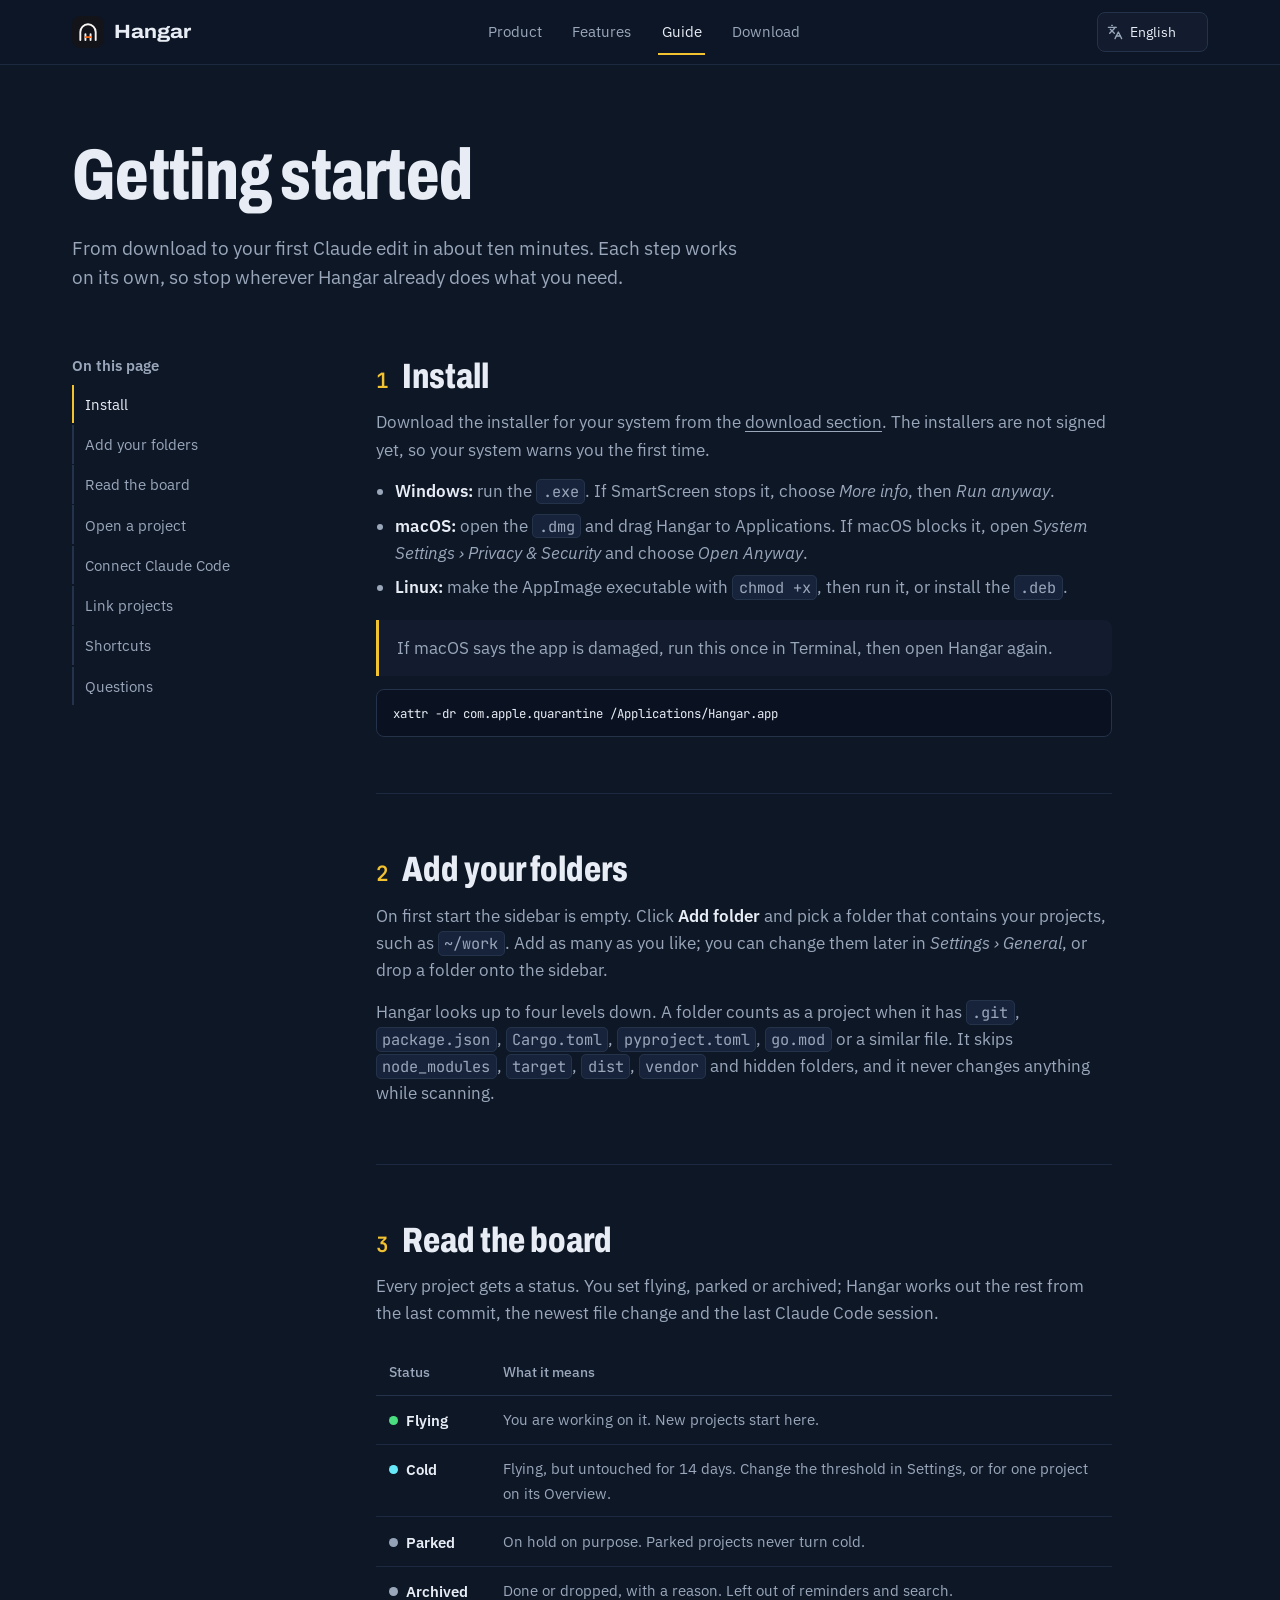
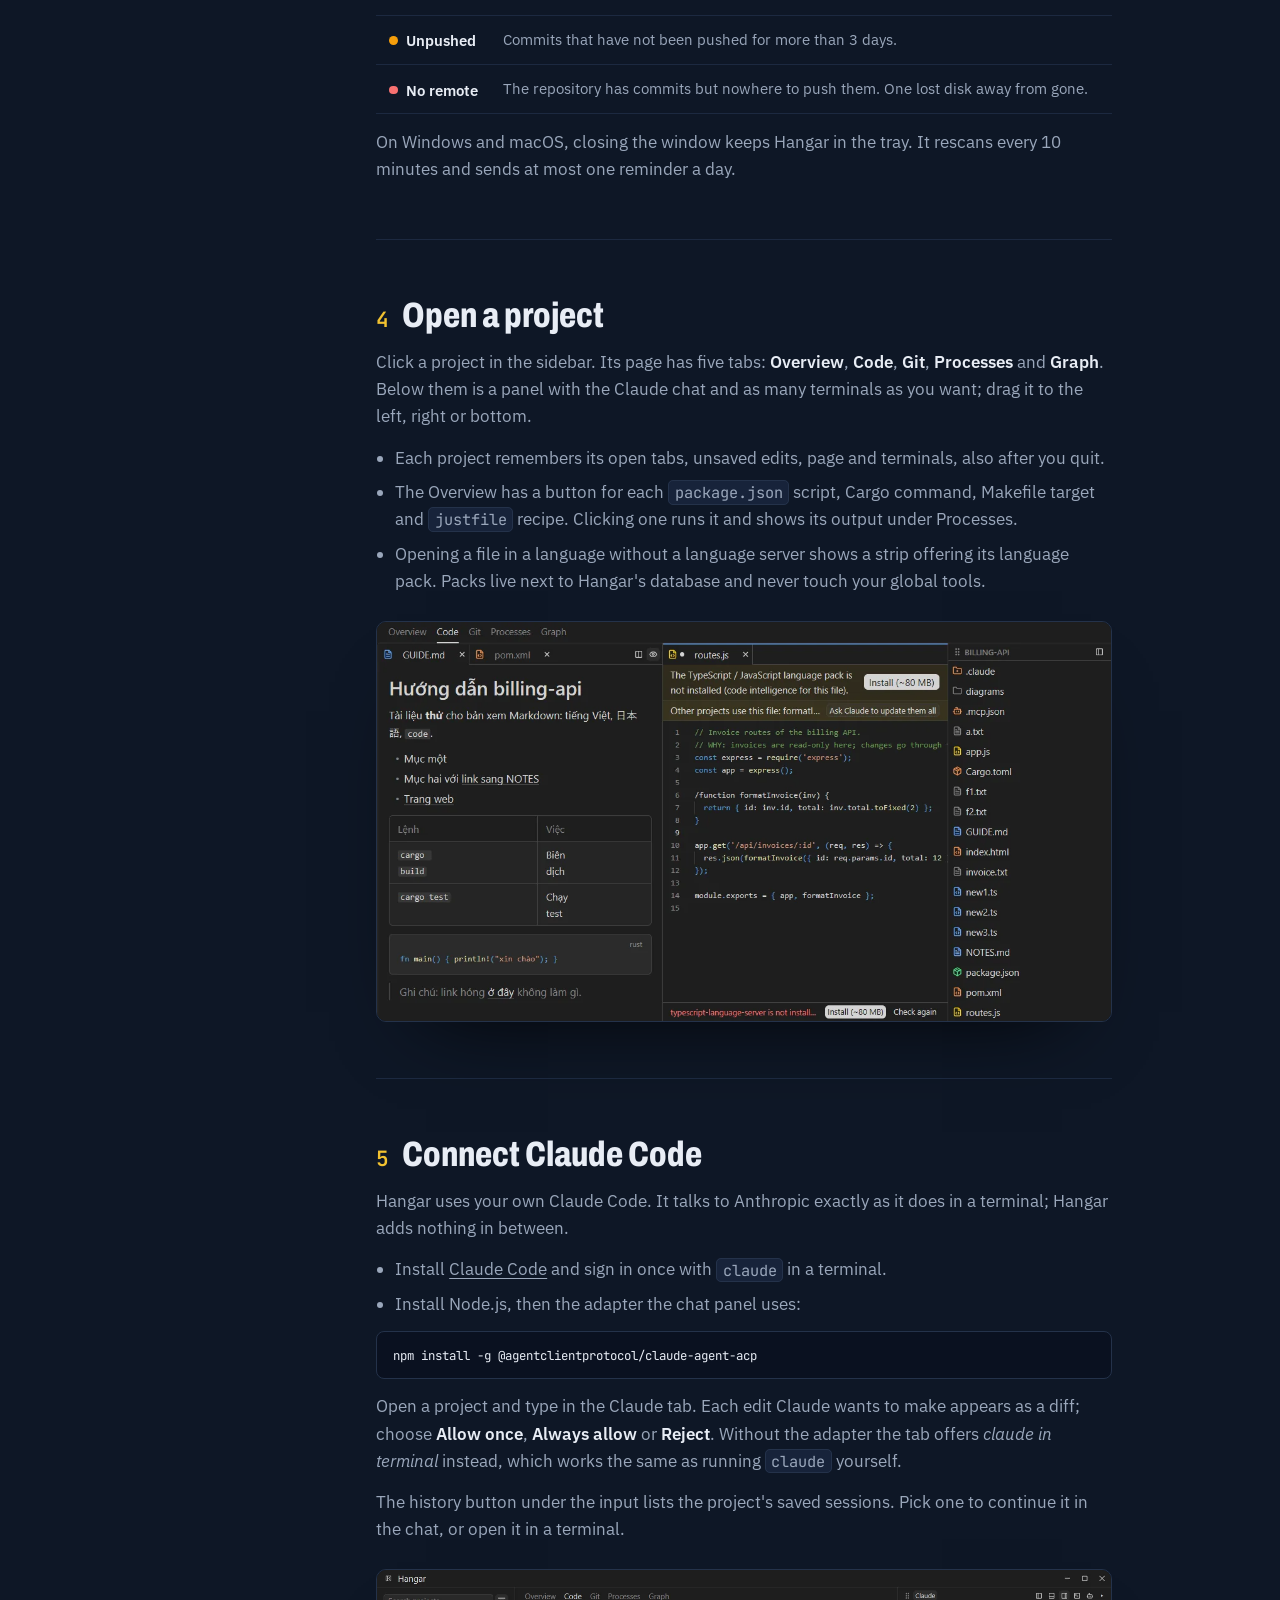
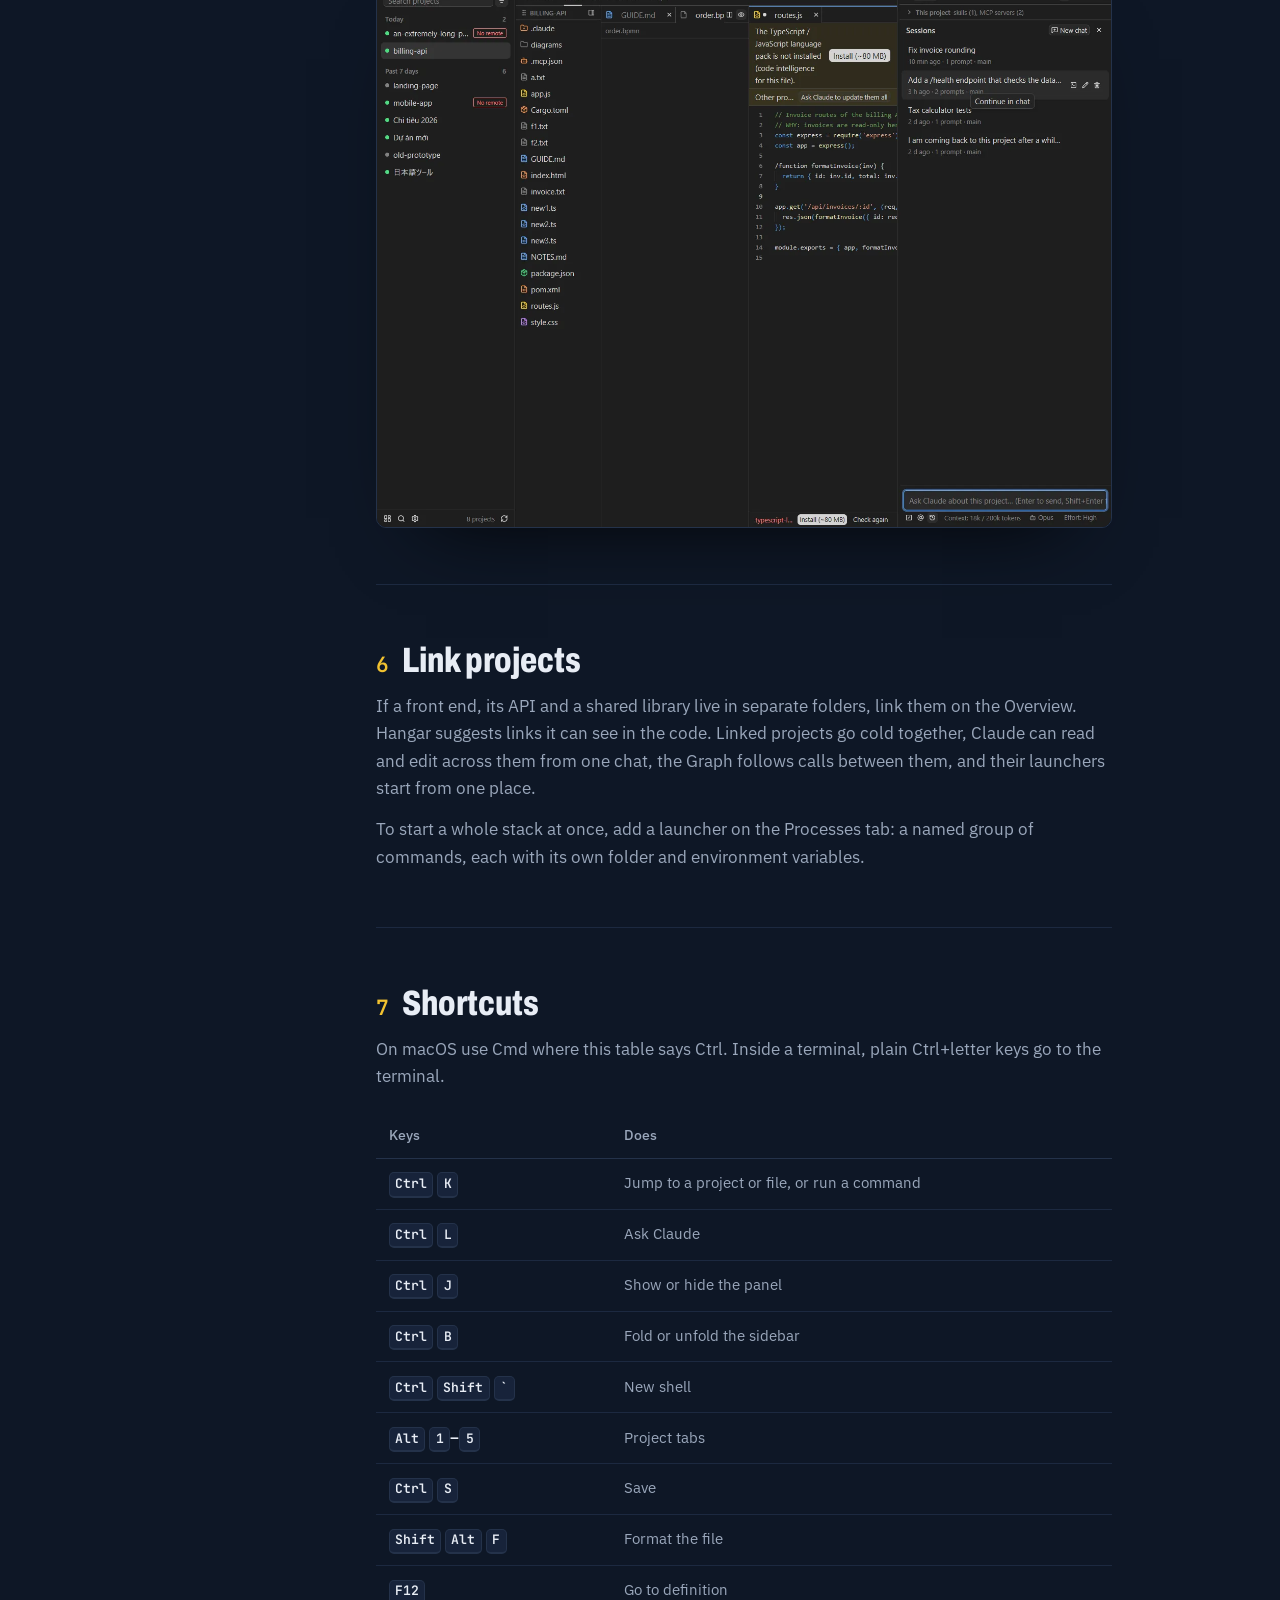
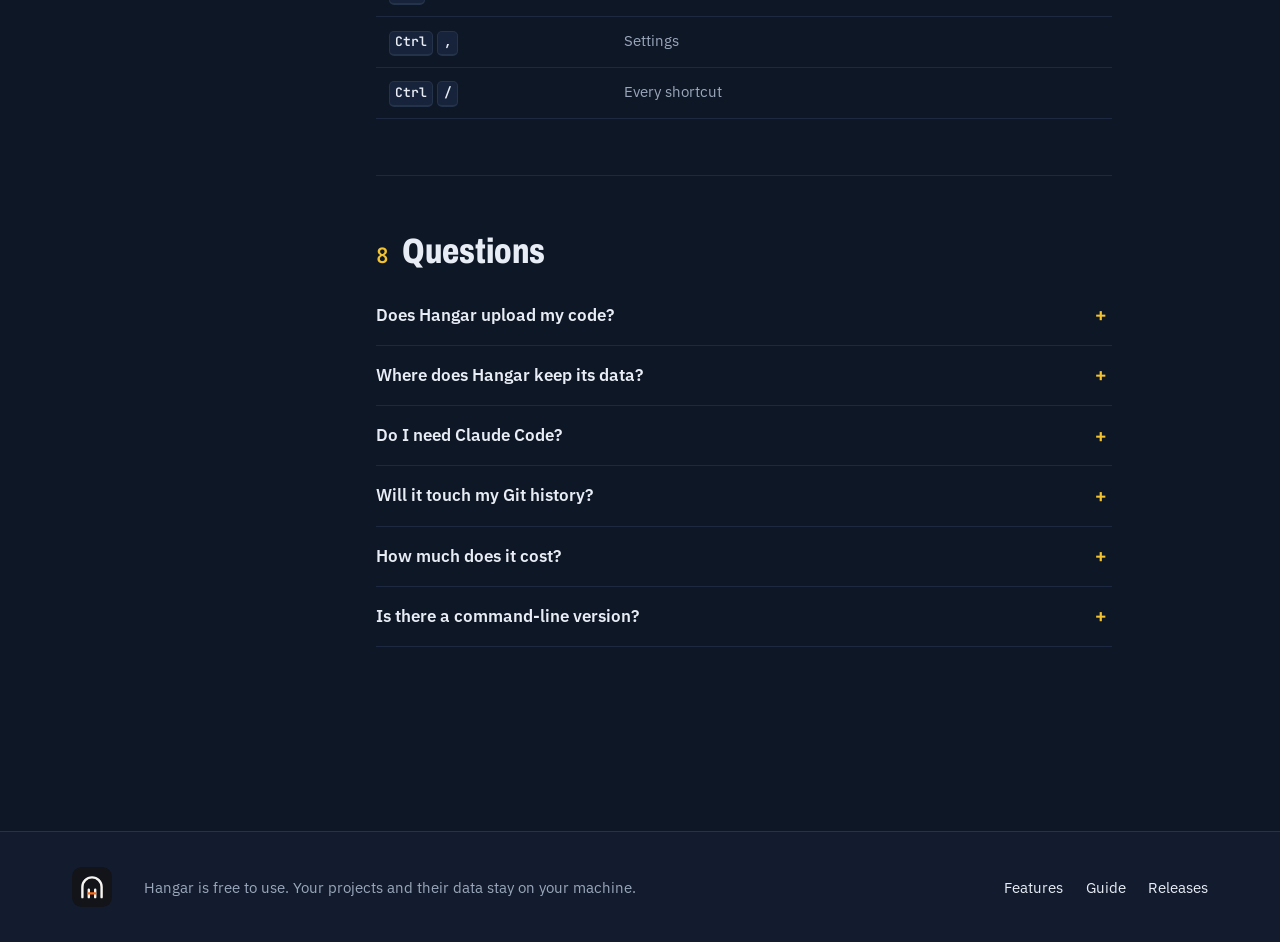
==== guide.html @ 9abde6fb "Website from 1053983: product, features and guide pages in four languages, intro video" ====
<!doctype html>
<html lang="en">
<head>
<meta charset="utf-8">
<meta name="viewport" content="width=device-width, initial-scale=1">
<title data-i18n="meta.guide.title">Guide: Hangar</title>
<meta name="description" data-i18n-content="meta.guide.desc" content="Install Hangar, add your project folders, read the board, open a project and connect Claude Code. Shortcuts and answers to common questions.">
<link rel="icon" href="logo.svg" type="image/svg+xml">
<link rel="preconnect" href="https://fonts.googleapis.com">
<link rel="preconnect" href="https://fonts.gstatic.com" crossorigin>
<link href="https://fonts.googleapis.com/css2?family=Archivo:wdth,wght@62..125,400..800&family=IBM+Plex+Sans:wght@400;500;600&family=JetBrains+Mono:wght@500;600&display=swap" rel="stylesheet">
<link rel="stylesheet" href="styles.css">
</head>
<body>
<a class="skip" href="#main" data-i18n="skip">Skip to content</a>

<header class="bar">
  <div class="wrap">
    <a class="brand" href="index.html" aria-label="Hangar">
      <img src="logo.svg" width="32" height="32" alt="">
      <span>Hangar</span>
    </a>
    <nav aria-label="Main" data-i18n-aria="nav.label">
      <a href="index.html" data-i18n="nav.home">Product</a>
      <a href="features.html" data-i18n="nav.features">Features</a>
      <a href="guide.html" aria-current="page" data-i18n="nav.guide">Guide</a>
      <a href="index.html#download" data-i18n="nav.download">Download</a>
    </nav>
    <label class="lang">
      <svg width="16" height="16" viewBox="0 0 24 24" fill="none" stroke="currentColor" stroke-width="2" stroke-linecap="round" stroke-linejoin="round" aria-hidden="true"><path d="m5 8 6 6"/><path d="m4 14 6-6 2-3"/><path d="M2 5h12"/><path d="M7 2h1"/><path d="m22 22-5-10-5 10"/><path d="M14 18h6"/></svg>
      <select data-lang aria-label="Language">
        <option value="en">English</option>
        <option value="vi">Tiếng Việt</option>
        <option value="ja">日本語</option>
        <option value="zh-CN">简体中文</option>
      </select>
    </label>
  </div>
</header>

<main id="main">
  <div class="wrap">
    <section class="page-head">
      <h1 data-i18n="gd.title">Getting started</h1>
      <p class="lede" data-i18n="gd.lede">From download to your first Claude edit in about ten minutes. Each step works on its own, so stop wherever Hangar already does what you need.</p>
    </section>

    <div class="guide">
      <aside class="toc">
        <h2 data-i18n="gd.toc">On this page</h2>
        <ol>
          <li><a href="#install" data-i18n="gd.s1">Install</a></li>
          <li><a href="#folders" data-i18n="gd.s2">Add your folders</a></li>
          <li><a href="#board" data-i18n="gd.s3">Read the board</a></li>
          <li><a href="#project" data-i18n="gd.s4">Open a project</a></li>
          <li><a href="#claude" data-i18n="gd.s5">Connect Claude Code</a></li>
          <li><a href="#links" data-i18n="gd.s6">Link projects</a></li>
          <li><a href="#keys" data-i18n="gd.s7">Shortcuts</a></li>
          <li><a href="#faq" data-i18n="gd.s8">Questions</a></li>
        </ol>
      </aside>

      <div class="doc">
        <section id="install" aria-labelledby="install-t">
          <h2 id="install-t"><span class="n">1</span><span data-i18n="gd.s1">Install</span></h2>
          <p data-i18n="gd.i.p1">Download the installer for your system from the [download section](index.html#download). The installers are not signed yet, so your system warns you the first time.</p>
          <ul>
            <li data-i18n="gd.i.win">**Windows:** run the `.exe`. If SmartScreen stops it, choose *More info*, then *Run anyway*.</li>
            <li data-i18n="gd.i.mac">**macOS:** open the `.dmg` and drag Hangar to Applications. If macOS blocks it, open *System Settings › Privacy &amp; Security* and choose *Open Anyway*.</li>
            <li data-i18n="gd.i.linux">**Linux:** make the AppImage executable with `chmod +x`, then run it, or install the `.deb`.</li>
          </ul>
          <div class="note"><p data-i18n="gd.i.note">If macOS says the app is damaged, run this once in Terminal, then open Hangar again.</p></div>
          <pre><code>xattr -dr com.apple.quarantine /Applications/Hangar.app</code></pre>
        </section>

        <section id="folders" aria-labelledby="folders-t">
          <h2 id="folders-t"><span class="n">2</span><span data-i18n="gd.s2">Add your folders</span></h2>
          <p data-i18n="gd.f.p1">On first start the sidebar is empty. Click **Add folder** and pick a folder that contains your projects, such as `~/work`. Add as many as you like; you can change them later in *Settings › General*, or drop a folder onto the sidebar.</p>
          <p data-i18n="gd.f.p2">Hangar looks up to four levels down. A folder counts as a project when it has `.git`, `package.json`, `Cargo.toml`, `pyproject.toml`, `go.mod` or a similar file. It skips `node_modules`, `target`, `dist`, `vendor` and hidden folders, and it never changes anything while scanning.</p>
        </section>

        <section id="board" aria-labelledby="board-t">
          <h2 id="board-t"><span class="n">3</span><span data-i18n="gd.s3">Read the board</span></h2>
          <p data-i18n="gd.b.p1">Every project gets a status. You set flying, parked or archived; Hangar works out the rest from the last commit, the newest file change and the last Claude Code session.</p>
          <div class="table-scroll">
            <table class="status-table">
              <thead><tr><th scope="col" data-i18n="board.status">Status</th><th scope="col" data-i18n="gd.b.means">What it means</th></tr></thead>
              <tbody>
                <tr><td><span class="st" style="--c:var(--fly)" data-i18n="board.fly">Flying</span></td><td data-i18n="gd.b.fly">You are working on it. New projects start here.</td></tr>
                <tr><td><span class="st" style="--c:var(--cold)" data-i18n="board.cold">Cold</span></td><td data-i18n="gd.b.cold">Flying, but untouched for 14 days. Change the threshold in Settings, or for one project on its Overview.</td></tr>
                <tr><td><span class="st" style="--c:var(--park)" data-i18n="board.park">Parked</span></td><td data-i18n="gd.b.park">On hold on purpose. Parked projects never turn cold.</td></tr>
                <tr><td><span class="st" style="--c:var(--muted)" data-i18n="gd.b.arch_s">Archived</span></td><td data-i18n="gd.b.arch">Done or dropped, with a reason. Left out of reminders and search.</td></tr>
                <tr><td><span class="st" style="--c:var(--warn)" data-i18n="board.unpushed_s">Unpushed</span></td><td data-i18n="gd.b.unpushed">Commits that have not been pushed for more than 3 days.</td></tr>
                <tr><td><span class="st" style="--c:var(--red)" data-i18n="board.noremote">No remote</span></td><td data-i18n="gd.b.noremote">The repository has commits but nowhere to push them. One lost disk away from gone.</td></tr>
              </tbody>
            </table>
          </div>
          <p data-i18n="gd.b.p2">On Windows and macOS, closing the window keeps Hangar in the tray. It rescans every 10 minutes and sends at most one reminder a day.</p>
        </section>

        <section id="project" aria-labelledby="project-t">
          <h2 id="project-t"><span class="n">4</span><span data-i18n="gd.s4">Open a project</span></h2>
          <p data-i18n="gd.p.p1">Click a project in the sidebar. Its page has five tabs: **Overview**, **Code**, **Git**, **Processes** and **Graph**. Below them is a panel with the Claude chat and as many terminals as you want; drag it to the left, right or bottom.</p>
          <ul>
            <li data-i18n="gd.p.l1">Each project remembers its open tabs, unsaved edits, page and terminals, also after you quit.</li>
            <li data-i18n="gd.p.l2">The Overview has a button for each `package.json` script, Cargo command, Makefile target and `justfile` recipe. Clicking one runs it and shows its output under Processes.</li>
            <li data-i18n="gd.p.l3">Opening a file in a language without a language server shows a strip offering its language pack. Packs live next to Hangar's database and never touch your global tools.</li>
          </ul>
          <figure class="shot">
            <img src="shot-code.webp" width="1168" height="636" loading="lazy" data-i18n-alt="shot.code" alt="The editor split in two: a Markdown guide rendered on the left, JavaScript on the right with a strip offering the language pack and another saying other projects use this file.">
          </figure>
        </section>

        <section id="claude" aria-labelledby="claude-t">
          <h2 id="claude-t"><span class="n">5</span><span data-i18n="gd.s5">Connect Claude Code</span></h2>
          <p data-i18n="gd.c.p1">Hangar uses your own Claude Code. It talks to Anthropic exactly as it does in a terminal; Hangar adds nothing in between.</p>
          <ul>
            <li data-i18n="gd.c.l1">Install [Claude Code](https://docs.claude.com/en/docs/claude-code/setup) and sign in once with `claude` in a terminal.</li>
            <li data-i18n="gd.c.l2">Install Node.js, then the adapter the chat panel uses:</li>
          </ul>
          <pre><code>npm install -g @agentclientprotocol/claude-agent-acp</code></pre>
          <p data-i18n="gd.c.p2">Open a project and type in the Claude tab. Each edit Claude wants to make appears as a diff; choose **Allow once**, **Always allow** or **Reject**. Without the adapter the tab offers *claude in terminal* instead, which works the same as running `claude` yourself.</p>
          <p data-i18n="gd.c.p3">The history button under the input lists the project's saved sessions. Pick one to continue it in the chat, or open it in a terminal.</p>
          <figure class="shot">
            <img src="shot-sessions.webp" width="1440" height="1092" loading="lazy" data-i18n-alt="shot.sessions" alt="The sessions list in the Claude panel: four saved sessions with their age, prompt count and branch, and buttons to open one in a terminal, rename it or delete it.">
          </figure>
        </section>

        <section id="links" aria-labelledby="links-t">
          <h2 id="links-t"><span class="n">6</span><span data-i18n="gd.s6">Link projects</span></h2>
          <p data-i18n="gd.l.p1">If a front end, its API and a shared library live in separate folders, link them on the Overview. Hangar suggests links it can see in the code. Linked projects go cold together, Claude can read and edit across them from one chat, the Graph follows calls between them, and their launchers start from one place.</p>
          <p data-i18n="gd.l.p2">To start a whole stack at once, add a launcher on the Processes tab: a named group of commands, each with its own folder and environment variables.</p>
        </section>

        <section id="keys" aria-labelledby="keys-t">
          <h2 id="keys-t"><span class="n">7</span><span data-i18n="gd.s7">Shortcuts</span></h2>
          <p data-i18n="gd.k.p1">On macOS use Cmd where this table says Ctrl. Inside a terminal, plain Ctrl+letter keys go to the terminal.</p>
          <div class="table-scroll">
            <table class="keys">
              <thead><tr><th scope="col" data-i18n="gd.k.keys">Keys</th><th scope="col" data-i18n="gd.k.does">Does</th></tr></thead>
              <tbody>
                <tr><td><kbd>Ctrl</kbd> <kbd>K</kbd></td><td data-i18n="gd.k.palette">Jump to a project or file, or run a command</td></tr>
                <tr><td><kbd>Ctrl</kbd> <kbd>L</kbd></td><td data-i18n="gd.k.claude">Ask Claude</td></tr>
                <tr><td><kbd>Ctrl</kbd> <kbd>J</kbd></td><td data-i18n="gd.k.panel">Show or hide the panel</td></tr>
                <tr><td><kbd>Ctrl</kbd> <kbd>B</kbd></td><td data-i18n="gd.k.sidebar">Fold or unfold the sidebar</td></tr>
                <tr><td><kbd>Ctrl</kbd> <kbd>Shift</kbd> <kbd>`</kbd></td><td data-i18n="gd.k.shell">New shell</td></tr>
                <tr><td><kbd>Alt</kbd> <kbd>1</kbd>–<kbd>5</kbd></td><td data-i18n="gd.k.pages">Project tabs</td></tr>
                <tr><td><kbd>Ctrl</kbd> <kbd>S</kbd></td><td data-i18n="gd.k.save">Save</td></tr>
                <tr><td><kbd>Shift</kbd> <kbd>Alt</kbd> <kbd>F</kbd></td><td data-i18n="gd.k.format">Format the file</td></tr>
                <tr><td><kbd>F12</kbd></td><td data-i18n="gd.k.def">Go to definition</td></tr>
                <tr><td><kbd>Ctrl</kbd> <kbd>,</kbd></td><td data-i18n="gd.k.settings">Settings</td></tr>
                <tr><td><kbd>Ctrl</kbd> <kbd>/</kbd></td><td data-i18n="gd.k.all">Every shortcut</td></tr>
              </tbody>
            </table>
          </div>
        </section>

        <section id="faq" aria-labelledby="faq-t">
          <h2 id="faq-t"><span class="n">8</span><span data-i18n="gd.s8">Questions</span></h2>
          <div class="faq">
            <details>
              <summary data-i18n="gd.q1">Does Hangar upload my code?</summary>
              <p data-i18n="gd.a1">No. Scanning, the editor, Git and the code graph all run on your machine. The app asks the npm registry once a day for the latest Claude Code version number, and language packs download only when you install them. Anything sent to Anthropic goes through your own Claude Code, when you use it.</p>
            </details>
            <details>
              <summary data-i18n="gd.q2">Where does Hangar keep its data?</summary>
              <p data-i18n="gd.a2">In one database file in your system's config folder: `%APPDATA%\Hangar` on Windows, `~/Library/Application Support/Hangar` on macOS and `~/.config/Hangar` on Linux. Language packs, logs and agent worktrees sit next to it.</p>
            </details>
            <details>
              <summary data-i18n="gd.q3">Do I need Claude Code?</summary>
              <p data-i18n="gd.a3">No. The dashboard, editor, Git, processes, graph and maintenance work without it. Claude Code adds the chat, agents, *What was I doing?* and the weekly report.</p>
            </details>
            <details>
              <summary data-i18n="gd.q4">Will it touch my Git history?</summary>
              <p data-i18n="gd.a4">Only when you click. Hangar runs your own `git`, never force-pushes, and asks twice before discarding changes. Agents work in a separate worktree on their own branch until you merge them.</p>
            </details>
            <details>
              <summary data-i18n="gd.q5">How much does it cost?</summary>
              <p data-i18n="gd.a5">Hangar is free. Claude Code is billed by Anthropic under your own plan.</p>
            </details>
            <details>
              <summary data-i18n="gd.q6">Is there a command-line version?</summary>
              <p data-i18n="gd.a6">Yes: `hangar scan` prints the same table in a terminal, and `hangar scan --json` gives it to scripts. It is on the releases page next to the app.</p>
            </details>
          </div>
        </section>
      </div>
    </div>
  </div>
</main>

<footer class="foot">
  <div class="wrap">
    <img src="logo.svg" width="40" height="40" alt="">
    <p data-i18n="foot">Hangar is free to use. Your projects and their data stay on your machine.</p>
    <nav aria-label="Footer" data-i18n-aria="nav.foot">
      <a href="features.html" data-i18n="nav.features">Features</a>
      <a href="guide.html" data-i18n="nav.guide">Guide</a>
      <a href="https://github.com/Caoquyen1913/hangar-app/releases" data-i18n="nav.releases">Releases</a>
    </nav>
  </div>
</footer>

<script src="site.js"></script>
</body>
</html>
---- styles.css ----
/* Hangar website. Night airfield: navy ground, signal-yellow for actions, the app's status colours on the board. */
:root {
  --ground: #0e1726;       /* page */
  --apron: #121c2e;        /* panels */
  --apron-2: #17233a;      /* raised panels */
  --seam: #24324a;         /* borders */
  --seam-soft: #1c2940;
  --text: #e8edf5;
  --muted: #9aa7bb;
  --signal: #f2c230;       /* taxiway sign yellow: actions only */
  --signal-ink: #1b1503;
  --signal-hover: #ffd451;
  --fly: #4ade80;
  --cold: #67e8f9;
  --warn: #f59e0b;
  --red: #f87171;
  --park: #94a3b8;
  --board: #0a1120;
  --tile: #131d31;
  --display: "Archivo", "Segoe UI", system-ui, sans-serif;
  --body: "IBM Plex Sans", "Segoe UI", system-ui, sans-serif;
  --mono: "JetBrains Mono", ui-monospace, "Cascadia Mono", monospace;
  --measure: 62ch;
  --gutter: clamp(1rem, 4vw, 2.5rem);
  --wide: 76rem;
  color-scheme: dark;
}

/* CJK: system faces carry the glyphs; Latin still comes from the web fonts. */
:lang(ja) {
  --display: "Archivo", "Hiragino Sans", "Yu Gothic UI", "Meiryo", "Noto Sans JP", sans-serif;
  --body: "IBM Plex Sans", "Hiragino Sans", "Yu Gothic UI", "Meiryo", "Noto Sans JP", sans-serif;
}
:lang(zh-CN) {
  --display: "Archivo", "PingFang SC", "Microsoft YaHei UI", "Microsoft YaHei", "Noto Sans SC", sans-serif;
  --body: "IBM Plex Sans", "PingFang SC", "Microsoft YaHei UI", "Microsoft YaHei", "Noto Sans SC", sans-serif;
}
:lang(ja) body, :lang(zh-CN) body { line-height: 1.75; }
:lang(ja) h1, :lang(zh-CN) h1, :lang(ja) h2, :lang(zh-CN) h2 { line-height: 1.25; letter-spacing: 0; }
/* Break Japanese headings between phrases, not inside words. */
:lang(ja) :is(h1, h2, h3) { word-break: auto-phrase; }

*, *::before, *::after { box-sizing: border-box; }
html { scroll-behavior: smooth; -webkit-text-size-adjust: 100%; }
@media (prefers-reduced-motion: reduce) { html { scroll-behavior: auto; } }

body {
  margin: 0;
  background: var(--ground);
  color: var(--text);
  font-family: var(--body);
  font-size: 1.0625rem;
  line-height: 1.6;
  -webkit-font-smoothing: antialiased;
  overflow-x: hidden;
}

img, video { max-width: 100%; height: auto; display: block; }
a { color: inherit; text-underline-offset: 0.2em; }
a:hover { color: var(--text); }
code, kbd, pre { font-family: var(--mono); font-size: 0.9em; }
:not(pre) > code {
  background: var(--apron-2);
  border: 1px solid var(--seam);
  border-radius: 5px;
  padding: 0.05em 0.35em;
  white-space: nowrap;
}
kbd {
  display: inline-block;
  min-width: 1.6em;
  text-align: center;
  background: var(--apron-2);
  border: 1px solid var(--seam);
  border-bottom-width: 2px;
  border-radius: 5px;
  padding: 0.05em 0.4em;
  font-size: 0.85em;
}

:focus-visible {
  outline: 3px solid var(--signal);
  outline-offset: 3px;
  border-radius: 4px;
}

.skip {
  position: absolute;
  left: 1rem;
  top: -4rem;
  background: var(--signal);
  color: var(--signal-ink);
  padding: 0.5rem 0.9rem;
  border-radius: 6px;
  z-index: 20;
}
.skip:focus { top: 1rem; }

.wrap { max-width: var(--wide); margin: 0 auto; padding: 0 var(--gutter); }

/* ---------- top bar ---------- */

.bar {
  position: sticky;
  top: 0;
  z-index: 10;
  background: rgba(14, 23, 38, 0.92);
  backdrop-filter: blur(8px);
  border-bottom: 1px solid var(--seam-soft);
}
.bar .wrap {
  display: flex;
  align-items: center;
  justify-content: space-between;
  gap: 1rem;
  min-height: 4rem;
}
.brand {
  display: inline-flex;
  align-items: center;
  gap: 0.6rem;
  text-decoration: none;
  font-family: var(--display);
  font-weight: 750;
  font-size: 1.2rem;
  font-variation-settings: "wdth" 112;
}
.brand img { border-radius: 8px; }

.bar nav { display: flex; align-items: center; gap: clamp(0.4rem, 2vw, 1.5rem); }
.bar nav a {
  text-decoration: none;
  color: var(--muted);
  font-size: 0.95rem;
  padding: 0.6rem 0.2rem;
  border-bottom: 2px solid transparent;
}
.bar nav a:hover { color: var(--text); }
.bar nav a[aria-current="page"] { color: var(--text); border-bottom-color: var(--signal); }

.lang {
  position: relative;
  display: inline-flex;
  align-items: center;
}
.lang svg { position: absolute; left: 0.6rem; pointer-events: none; color: var(--muted); }
.lang select {
  appearance: none;
  font: inherit;
  font-size: 0.9rem;
  color: var(--text);
  background: var(--apron);
  border: 1px solid var(--seam);
  border-radius: 8px;
  min-height: 2.5rem;
  padding: 0.3rem 0.8rem 0.3rem 2rem;
  cursor: pointer;
}
.lang select:hover { border-color: var(--muted); }

@media (max-width: 640px) {
  .bar .wrap { flex-wrap: wrap; padding-top: 0.5rem; padding-bottom: 0.4rem; min-height: 0; row-gap: 0.2rem; }
  .bar nav { order: 3; width: 100%; gap: 1.1rem; overflow-x: auto; scrollbar-width: none; }
  .bar nav::-webkit-scrollbar { display: none; }
  .bar nav a { padding: 0.5rem 0; white-space: nowrap; font-size: 0.92rem; }
}

/* ---------- type ---------- */

h1, h2, h3 { margin: 0; line-height: 1.08; font-family: var(--display); }
h1 {
  font-size: clamp(2.5rem, 5.6vw, 4.6rem);
  font-weight: 800;
  font-variation-settings: "wdth" 72;
  letter-spacing: -0.01em;
  text-wrap: balance;
}
h2 {
  font-size: clamp(1.9rem, 3.6vw, 2.9rem);
  font-weight: 800;
  font-variation-settings: "wdth" 76;
  text-wrap: balance;
}
h3 { font-size: 1.2rem; font-weight: 700; font-variation-settings: "wdth" 92; line-height: 1.25; }
p { margin: 0; }
.lede { font-size: 1.16rem; color: var(--muted); max-width: var(--measure); }
.muted { color: var(--muted); }

.section { padding-top: clamp(4rem, 9vw, 7rem); }
.section-head { max-width: var(--measure); }
.section-head p { margin-top: 0.9rem; color: var(--muted); }

/* ---------- buttons ---------- */

.btn {
  display: inline-flex;
  align-items: center;
  justify-content: center;
  gap: 0.5rem;
  min-height: 3rem;
  padding: 0.7rem 1.4rem;
  border-radius: 10px;
  font-weight: 650;
  font-size: 1rem;
  text-decoration: none;
  border: 1.5px solid transparent;
  cursor: pointer;
  transition: background-color 140ms ease, border-color 140ms ease, color 140ms ease;
}
.btn.primary { background: var(--signal); color: var(--signal-ink); }
.btn.primary:hover { background: var(--signal-hover); color: var(--signal-ink); }
.btn.ghost { border-color: var(--seam); color: var(--text); }
.btn.ghost:hover { border-color: var(--muted); }
.btn svg { flex: none; }
.cta { display: flex; flex-wrap: wrap; gap: 0.75rem; margin-top: 2rem; }
.fine { margin-top: 1rem; font-size: 0.92rem; color: var(--muted); }

/* ---------- hero + departures board ---------- */

.hero {
  display: grid;
  grid-template-columns: minmax(0, 5fr) minmax(0, 7fr);
  gap: clamp(2rem, 4vw, 4rem);
  align-items: center;
  padding-top: clamp(2.5rem, 6vw, 5rem);
}
.hero .lede { margin-top: 1.4rem; }
@media (max-width: 980px) { .hero { grid-template-columns: minmax(0, 1fr); } }

.board {
  margin: 0;
  background: var(--board);
  border: 1px solid var(--seam);
  border-radius: 14px;
  padding: 1.2rem 1.2rem 0.9rem;
  font-family: var(--mono);
  min-width: 0;
  box-shadow: 0 40px 80px -50px rgba(0, 0, 0, 0.9);
}
.board-head {
  display: flex;
  justify-content: space-between;
  align-items: baseline;
  padding: 0 0.3rem 0.75rem;
  border-bottom: 1px solid var(--seam);
}
.board-title {
  font-family: var(--display);
  font-weight: 700;
  font-variation-settings: "wdth" 120;
  font-size: 1.1rem;
  color: var(--signal);
}
.board-clock { color: var(--text); font-weight: 600; font-variant-numeric: tabular-nums; }
.board-scroll { overflow-x: auto; }
.board table {
  width: 100%;
  border-collapse: separate;
  border-spacing: 0 6px;
  font-size: clamp(0.7rem, 1.1vw, 0.95rem);
  margin-top: 0.4rem;
}
.board th {
  text-align: left;
  font-weight: 500;
  color: var(--muted);
  padding: 0.2rem 0.3rem;
  white-space: nowrap;
  font-size: 0.85em;
}
.board td { padding: 0; white-space: nowrap; }
.board td:first-child .flap { min-width: 13ch; }
.flap {
  display: inline-block;
  background: var(--tile);
  border-radius: 4px;
  padding: 0.32rem 0.45rem;
  margin-right: 4px;
  font-weight: 600;
  letter-spacing: 0.03em;
  text-transform: uppercase;
  color: var(--text);
  /* the hinge across each split-flap tile */
  background-image: linear-gradient(to bottom, transparent calc(50% - 0.5px), rgba(0, 0, 0, 0.55) calc(50% - 0.5px), rgba(0, 0, 0, 0.55) calc(50% + 0.5px), transparent calc(50% + 0.5px));
}
.s-fly { color: var(--fly); }
.s-cold { color: var(--cold); }
.s-warn { color: var(--warn); }
.s-red { color: var(--red); }
.s-park { color: var(--park); }
.board figcaption {
  padding: 0.7rem 0.3rem 0;
  margin-top: 0.3rem;
  font-size: 0.82rem;
  color: var(--muted);
  border-top: 1px solid var(--seam);
}
@media (max-width: 520px) {
  .board { padding: 1rem 0.7rem 0.8rem; }
  .board .opt { display: none; }
  .board td:first-child .flap { min-width: 0; }
  .flap { padding: 0.28rem 0.3rem; margin-right: 2px; }
}

/* ---------- facts strip ---------- */

.facts {
  margin-top: clamp(2.5rem, 5vw, 4rem);
  padding: 1rem 0;
  border-top: 1px solid var(--seam);
  border-bottom: 1px solid var(--seam);
  color: var(--muted);
  font-size: 0.98rem;
}

/* ---------- video ---------- */

.tour { margin-top: 2rem; }
.tour video {
  width: 100%;
  aspect-ratio: 16 / 9;
  background: var(--board);
  border: 1px solid var(--seam);
  border-radius: 12px;
}

/* ---------- problem / steps ---------- */

.split {
  display: grid;
  grid-template-columns: minmax(0, 5fr) minmax(0, 7fr);
  gap: clamp(2rem, 5vw, 5rem);
  align-items: start;
}
@media (max-width: 900px) { .split { grid-template-columns: minmax(0, 1fr); } }

.signs { list-style: none; margin: 0; padding: 0; display: grid; gap: 0.75rem; }
.signs li {
  display: grid;
  grid-template-columns: 0.6rem minmax(0, 1fr);
  gap: 1rem;
  align-items: start;
  background: var(--apron);
  border: 1px solid var(--seam-soft);
  border-radius: 10px;
  padding: 1rem 1.2rem;
}
.signs li::before {
  content: "";
  width: 0.6rem;
  height: 0.6rem;
  margin-top: 0.5rem;
  border-radius: 50%;
  background: var(--dot, var(--muted));
}
.signs .d-warn { --dot: var(--warn); }
.signs .d-red { --dot: var(--red); }
.signs .d-cold { --dot: var(--cold); }
.signs .d-fly { --dot: var(--fly); }

.steps {
  list-style: none;
  counter-reset: step;
  margin: 2.5rem 0 0;
  padding: 0;
  display: grid;
  grid-template-columns: repeat(3, minmax(0, 1fr));
  gap: 1.5rem;
}
@media (max-width: 860px) { .steps { grid-template-columns: minmax(0, 1fr); } }
.steps > li { counter-increment: step; border-top: 2px solid var(--seam); padding-top: 1.1rem; }
.steps > li::before {
  content: counter(step);
  display: block;
  font-family: var(--mono);
  font-weight: 600;
  color: var(--signal);
  margin-bottom: 0.6rem;
}
.steps p { margin-top: 0.5rem; color: var(--muted); }

/* ---------- tabs overview ---------- */

.tabs {
  margin-top: 2.5rem;
  display: grid;
  grid-template-columns: repeat(5, minmax(0, 1fr));
  border: 1px solid var(--seam);
  border-radius: 12px;
  background: var(--apron);
  overflow: hidden;
}
.tabs > div { padding: 1.2rem 1.2rem 1.3rem; }
.tabs > div + div { border-left: 1px solid var(--seam); }
.tabs h3 { font-size: 1.05rem; }
.tabs p { margin-top: 0.45rem; color: var(--muted); font-size: 0.95rem; }
@media (max-width: 980px) {
  .tabs { grid-template-columns: repeat(2, minmax(0, 1fr)); }
  .tabs > div + div { border-left: 0; }
  .tabs > div { border-top: 1px solid var(--seam); }
  .tabs > div:nth-child(-n+2) { border-top: 0; }
  .tabs > div:nth-child(even) { border-left: 1px solid var(--seam); }
}
@media (max-width: 560px) {
  .tabs { grid-template-columns: minmax(0, 1fr); }
  .tabs > div:nth-child(even) { border-left: 0; }
  .tabs > div:nth-child(2) { border-top: 1px solid var(--seam); }
}
.more { margin-top: 1.2rem; }
.more a { color: var(--signal); font-weight: 600; text-decoration: none; }
.more a:hover { text-decoration: underline; color: var(--signal-hover); }

/* ---------- screenshots ---------- */

.shot {
  margin: 0;
}
.shot img {
  width: 100%;
  border-radius: 10px;
  border: 1px solid var(--seam);
  box-shadow: 0 40px 80px -50px rgba(0, 0, 0, 0.95);
  background: var(--board);
}
.shot figcaption { margin-top: 0.7rem; font-size: 0.9rem; color: var(--muted); }

/* ---------- download ---------- */

.platforms {
  margin-top: 2.5rem;
  display: grid;
  grid-template-columns: repeat(3, minmax(0, 1fr));
  border: 1px solid var(--seam);
  border-radius: 14px;
  background: var(--apron);
  overflow: hidden;
}
@media (max-width: 860px) { .platforms { grid-template-columns: minmax(0, 1fr); } }
.platform {
  padding: 1.6rem 1.5rem 1.5rem;
  display: flex;
  flex-direction: column;
  align-items: flex-start;
  gap: 0.6rem;
}
.platform + .platform { border-left: 1px solid var(--seam); }
@media (max-width: 860px) { .platform + .platform { border-left: 0; border-top: 1px solid var(--seam); } }
.platform.is-you { box-shadow: inset 0 4px 0 var(--signal); }
.platform h3 { font-size: 1.5rem; font-weight: 800; font-variation-settings: "wdth" 85; }
.platform .req { margin-bottom: 0.4rem; color: var(--muted); font-size: 0.95rem; }
.platform .btn { width: 100%; }
/* Only the visitor's own system gets the yellow button. */
.platforms.has-you .platform:not(.is-you) .btn.primary { background: var(--apron-2); color: var(--text); border-color: var(--seam); }
.platforms.has-you .platform:not(.is-you) .btn.primary:hover { border-color: var(--muted); }
.platform .alt { font-size: 0.95rem; font-weight: 600; padding: 0.4rem 0; }
.platform .note { margin-top: auto; padding-top: 0.6rem; font-size: 0.86rem; color: var(--muted); }
.version { margin-top: 0.9rem; color: var(--muted); }
.version a { color: var(--text); }

.extras {
  margin-top: 2.5rem;
  display: grid;
  grid-template-columns: repeat(2, minmax(0, 1fr));
  gap: 2rem;
}
@media (max-width: 760px) { .extras { grid-template-columns: minmax(0, 1fr); } }
.extras p { margin-top: 0.45rem; color: var(--muted); max-width: var(--measure); }

pre {
  margin: 0.8rem 0 0;
  background: var(--board);
  border: 1px solid var(--seam);
  border-radius: 8px;
  padding: 0.8rem 1rem;
  overflow-x: auto;
  font-size: 0.86rem;
  line-height: 1.5;
}

/* ---------- page header (features, guide) ---------- */

.page-head { padding-top: clamp(2.5rem, 6vw, 4.5rem); }
.page-head .lede { margin-top: 1.2rem; }

.legend { margin-top: 1.4rem; display: flex; align-items: center; gap: 0.6rem; color: var(--muted); font-size: 0.92rem; }

.badge {
  display: inline-flex;
  align-items: center;
  border: 1px solid var(--signal);
  color: var(--signal);
  border-radius: 999px;
  padding: 0.05rem 0.55rem;
  font-size: 0.75rem;
  font-weight: 600;
  font-family: var(--body);
  white-space: nowrap;
  vertical-align: 0.2em;
}

/* jump list */
.jump {
  margin-top: 2rem;
  display: flex;
  flex-wrap: wrap;
  gap: 0.5rem;
}
.jump a {
  text-decoration: none;
  color: var(--muted);
  border: 1px solid var(--seam);
  border-radius: 999px;
  padding: 0.45rem 0.9rem;
  font-size: 0.92rem;
  min-height: 2.5rem;
  display: inline-flex;
  align-items: center;
}
.jump a:hover { color: var(--text); border-color: var(--muted); }

/* ---------- features ---------- */

.feature {
  display: grid;
  grid-template-columns: minmax(0, 5fr) minmax(0, 7fr);
  gap: clamp(2rem, 4vw, 4rem);
  align-items: start;
  padding-top: clamp(3.5rem, 7vw, 5.5rem);
  scroll-margin-top: 5rem;
}
.feature.flip > :first-child { order: 2; }
@media (max-width: 900px) {
  .feature { grid-template-columns: minmax(0, 1fr); }
  .feature.flip > :first-child { order: 0; }
}
.feature .tag {
  display: inline-block;
  font-family: var(--mono);
  font-size: 0.85rem;
  color: var(--tab, var(--signal));
  margin-bottom: 0.7rem;
}
.feature > div > p { margin-top: 0.9rem; color: var(--muted); }
.points { list-style: none; margin: 1.3rem 0 0; padding: 0; display: grid; gap: 0.7rem; }
.points li { padding-left: 1.2rem; position: relative; color: var(--muted); }
.points li::before {
  content: "";
  position: absolute;
  left: 0;
  top: 0.7em;
  width: 0.5rem;
  height: 2px;
  background: var(--tab, var(--signal));
}
.points strong { color: var(--text); font-weight: 600; }

.t-board { --tab: var(--fly); }
.t-code { --tab: #7aa2f7; }
.t-git { --tab: #f7768e; }
.t-claude { --tab: #e8925a; }
.t-sessions { --tab: #e8925a; }
.t-proc { --tab: var(--warn); }
.t-graph { --tab: #bb9af7; }
.t-care { --tab: var(--cold); }
.t-set { --tab: var(--park); }

/* small UI mock-ups for parts without a screenshot */
.mock {
  background: var(--board);
  border: 1px solid var(--seam);
  border-radius: 10px;
  padding: 1.1rem 1.2rem;
  font-size: 0.92rem;
  display: grid;
  gap: 0.9rem;
}
.mock .row { display: flex; flex-wrap: wrap; align-items: center; gap: 0.5rem 0.9rem; }
.mock .card {
  border: 1px solid rgba(248, 113, 113, 0.55);
  background: rgba(248, 113, 113, 0.08);
  border-radius: 8px;
  padding: 0.9rem 1rem;
}
.mock .card.y { border-color: rgba(245, 158, 11, 0.55); background: rgba(245, 158, 11, 0.08); }
.mock .card strong { display: block; color: var(--text); margin-bottom: 0.3rem; }
.mock .chip {
  display: inline-flex;
  align-items: center;
  border: 1px solid var(--seam);
  background: var(--apron-2);
  border-radius: 6px;
  padding: 0.25rem 0.6rem;
  font-size: 0.85rem;
  color: var(--text);
}
.mock .proc {
  display: grid;
  grid-template-columns: minmax(0, 1fr) auto auto;
  gap: 0.8rem;
  align-items: center;
  padding: 0.55rem 0;
  border-bottom: 1px solid var(--seam-soft);
  font-family: var(--mono);
  font-size: 0.82rem;
}
.mock .proc:last-child { border-bottom: 0; }
.mock .proc span:first-child { overflow: hidden; text-overflow: ellipsis; white-space: nowrap; }
.mock .port { color: var(--fly); }
.mock .dot { display: inline-block; width: 0.5rem; height: 0.5rem; border-radius: 50%; background: var(--fly); margin-right: 0.5rem; }
.mock .muted { font-size: 0.85rem; }

/* ---------- guide ---------- */

.guide {
  display: grid;
  grid-template-columns: 15rem minmax(0, 1fr);
  gap: clamp(2rem, 5vw, 4.5rem);
  align-items: start;
  padding-top: clamp(2.5rem, 5vw, 4rem);
}
@media (max-width: 900px) { .guide { grid-template-columns: minmax(0, 1fr); } }
.toc { position: sticky; top: 5.5rem; }
@media (max-width: 900px) { .toc { position: static; } }
.toc h2 { font-size: 0.95rem; font-family: var(--body); font-weight: 600; color: var(--muted); font-variation-settings: normal; }
.toc ol { list-style: none; margin: 0.7rem 0 0; padding: 0; display: grid; gap: 0.1rem; }
.toc a {
  display: block;
  text-decoration: none;
  color: var(--muted);
  padding: 0.45rem 0.7rem;
  border-left: 2px solid var(--seam);
  font-size: 0.95rem;
}
.toc a:hover { color: var(--text); border-left-color: var(--muted); }
.toc a.on { color: var(--text); border-left-color: var(--signal); }

.doc { max-width: 46rem; }
.doc > section { padding-bottom: clamp(2.5rem, 5vw, 3.5rem); scroll-margin-top: 5rem; }
.doc > section + section { border-top: 1px solid var(--seam-soft); padding-top: clamp(2.5rem, 5vw, 3.5rem); }
.doc h2 { font-size: clamp(1.6rem, 3vw, 2.2rem); display: flex; align-items: baseline; gap: 0.8rem; }
.doc h2 .n { font-family: var(--mono); font-size: 0.6em; color: var(--signal); font-weight: 600; }
.doc h3 { margin-top: 1.8rem; }
.doc p { margin-top: 0.9rem; color: var(--muted); }
.doc p strong, .doc li strong { color: var(--text); font-weight: 600; }
.doc ul { margin: 0.9rem 0 0; padding-left: 1.2rem; color: var(--muted); display: grid; gap: 0.45rem; }
.doc .shot { margin-top: 1.6rem; }

.note {
  margin-top: 1.2rem;
  border-left: 3px solid var(--signal);
  background: var(--apron);
  border-radius: 0 8px 8px 0;
  padding: 0.9rem 1.1rem;
  color: var(--muted);
}
.note p { margin: 0; }

.status-table, .keys {
  width: 100%;
  margin-top: 1.4rem;
  border-collapse: collapse;
  font-size: 0.96rem;
}
.status-table th, .status-table td, .keys th, .keys td {
  text-align: left;
  padding: 0.7rem 0.8rem;
  border-bottom: 1px solid var(--seam-soft);
  vertical-align: top;
}
.status-table thead th, .keys thead th { color: var(--muted); font-weight: 500; font-size: 0.88rem; border-bottom-color: var(--seam); }
.status-table td:first-child, .keys td:first-child { white-space: nowrap; color: var(--text); font-weight: 600; }
.status-table td:last-child, .keys td:last-child { color: var(--muted); }
.st { display: inline-flex; align-items: center; gap: 0.5rem; }
.st::before { content: ""; width: 0.55rem; height: 0.55rem; border-radius: 50%; background: var(--c); }
.table-scroll { overflow-x: auto; }

.faq { margin-top: 1rem; }
.faq details { border-bottom: 1px solid var(--seam-soft); }
.faq summary {
  cursor: pointer;
  list-style: none;
  padding: 1rem 2rem 1rem 0;
  font-weight: 600;
  position: relative;
}
.faq summary::-webkit-details-marker { display: none; }
.faq summary::after {
  content: "+";
  position: absolute;
  right: 0.3rem;
  top: 0.9rem;
  font-family: var(--mono);
  color: var(--signal);
  font-size: 1.2rem;
}
.faq details[open] summary::after { content: "−"; }
.faq details p { margin: 0 0 1.1rem; }

/* ---------- footer ---------- */

.foot {
  margin-top: clamp(4.5rem, 10vw, 8rem);
  border-top: 1px solid var(--seam);
  background: var(--apron);
}
.foot .wrap {
  display: flex;
  flex-wrap: wrap;
  align-items: center;
  gap: 1rem 2rem;
  padding-top: 2.2rem;
  padding-bottom: 2.2rem;
}
.foot img { border-radius: 9px; }
.foot p { flex: 1 1 20rem; color: var(--muted); font-size: 0.95rem; }
.foot nav { display: flex; flex-wrap: wrap; gap: 0.5rem 1.4rem; }
.foot nav a { color: var(--text); text-decoration: none; font-size: 0.95rem; padding: 0.3rem 0; }
.foot nav a:hover { text-decoration: underline; }
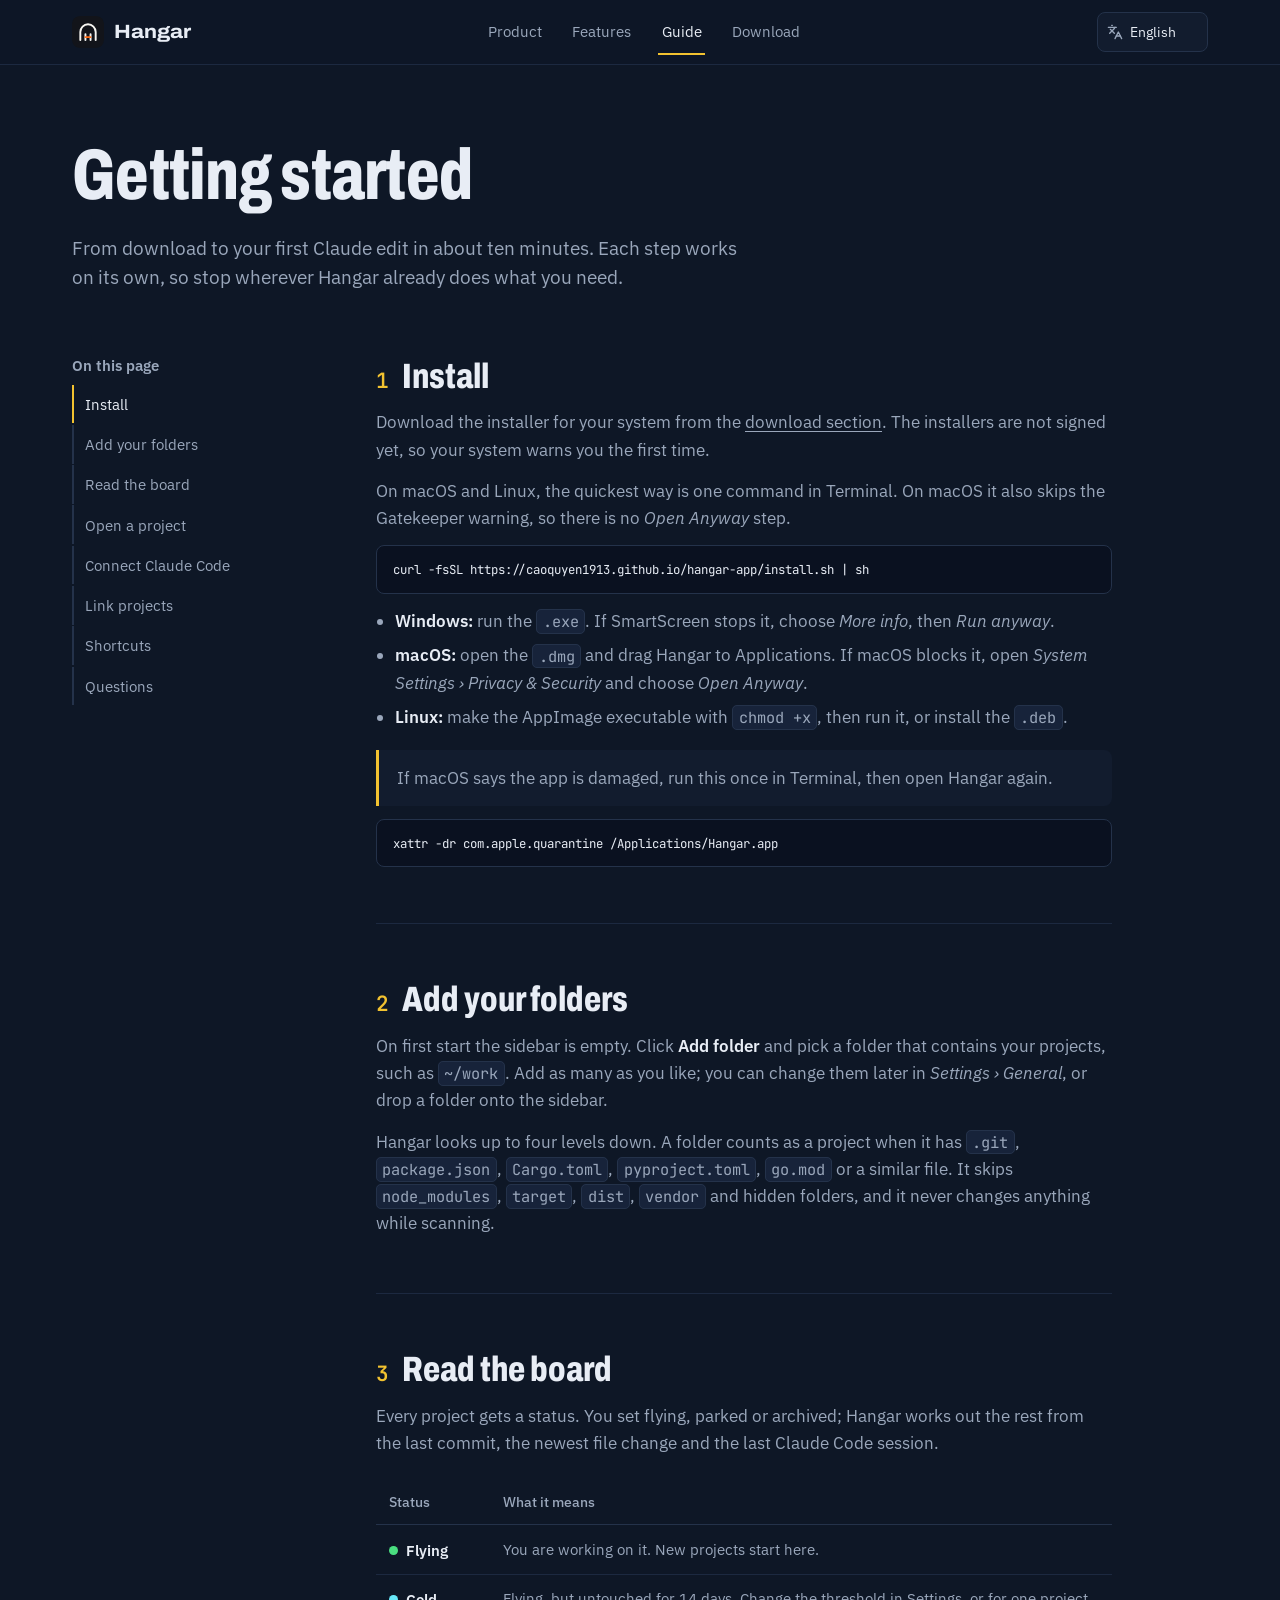
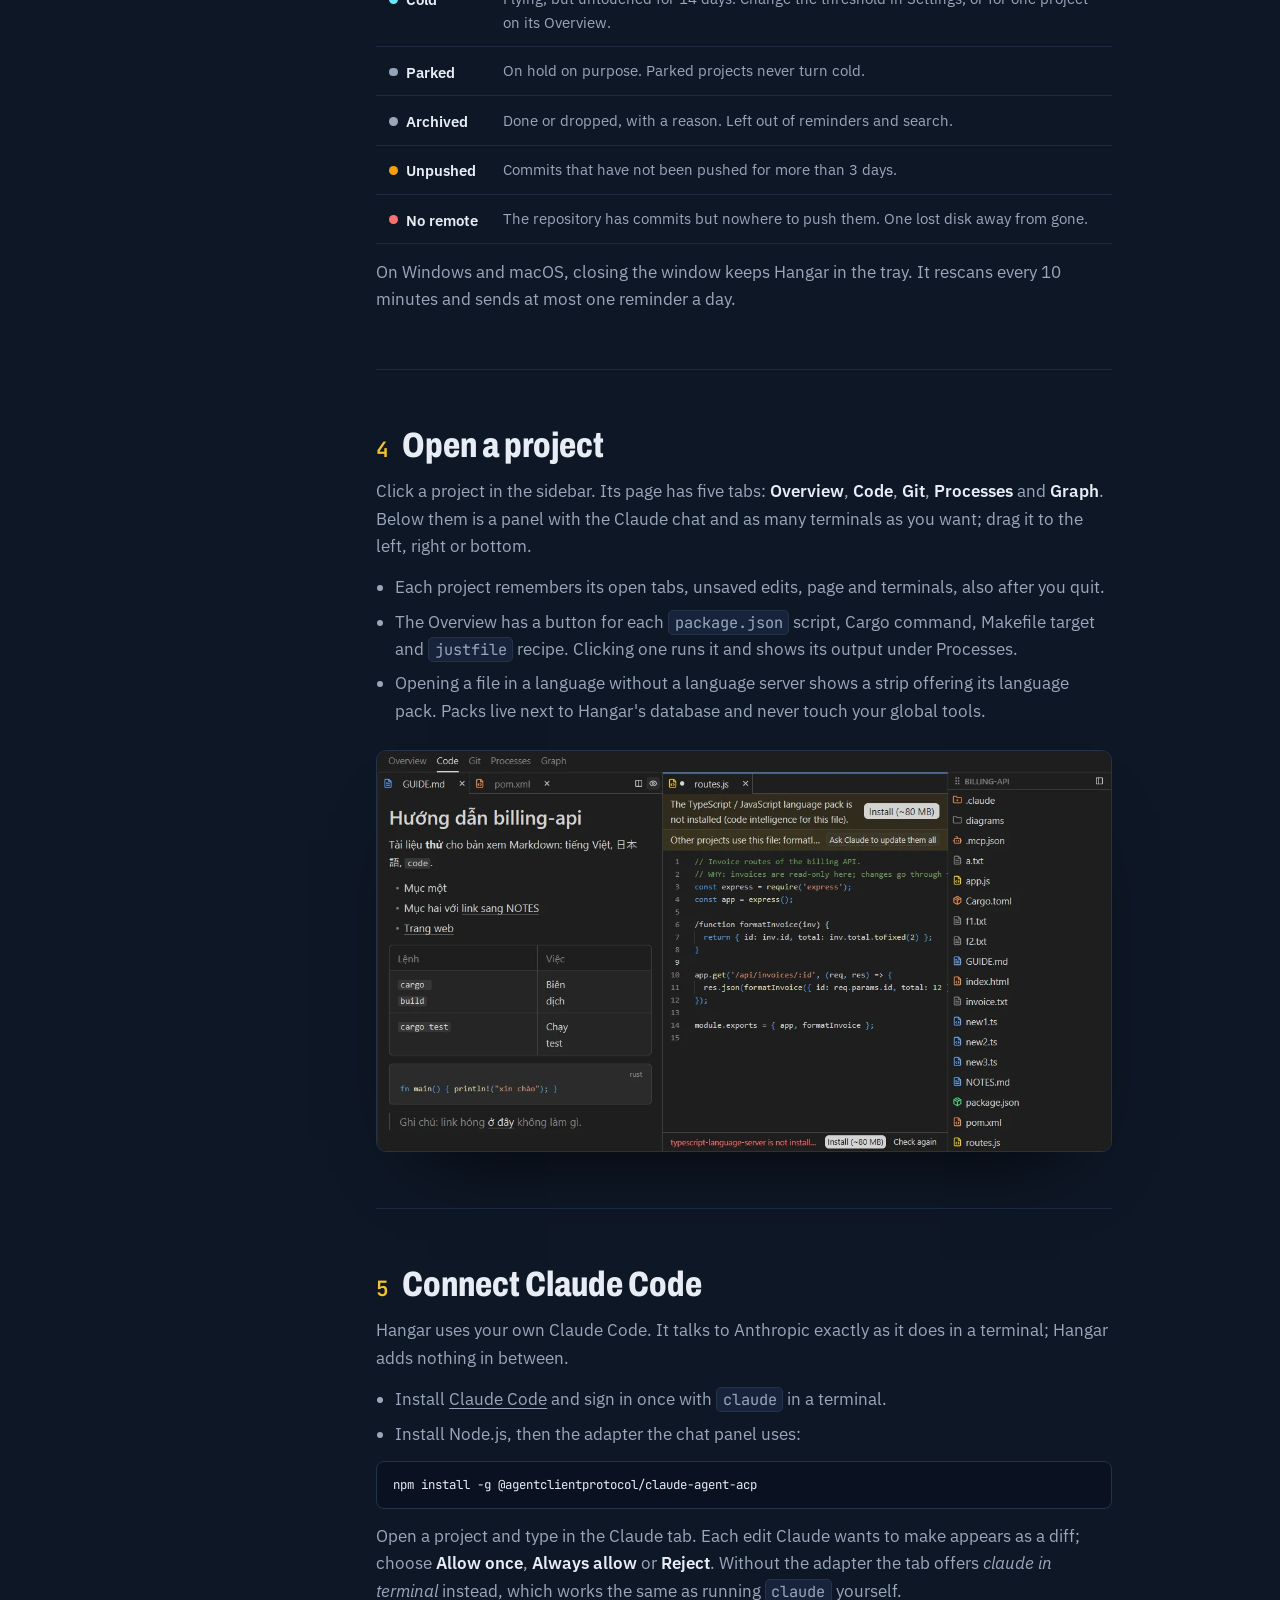
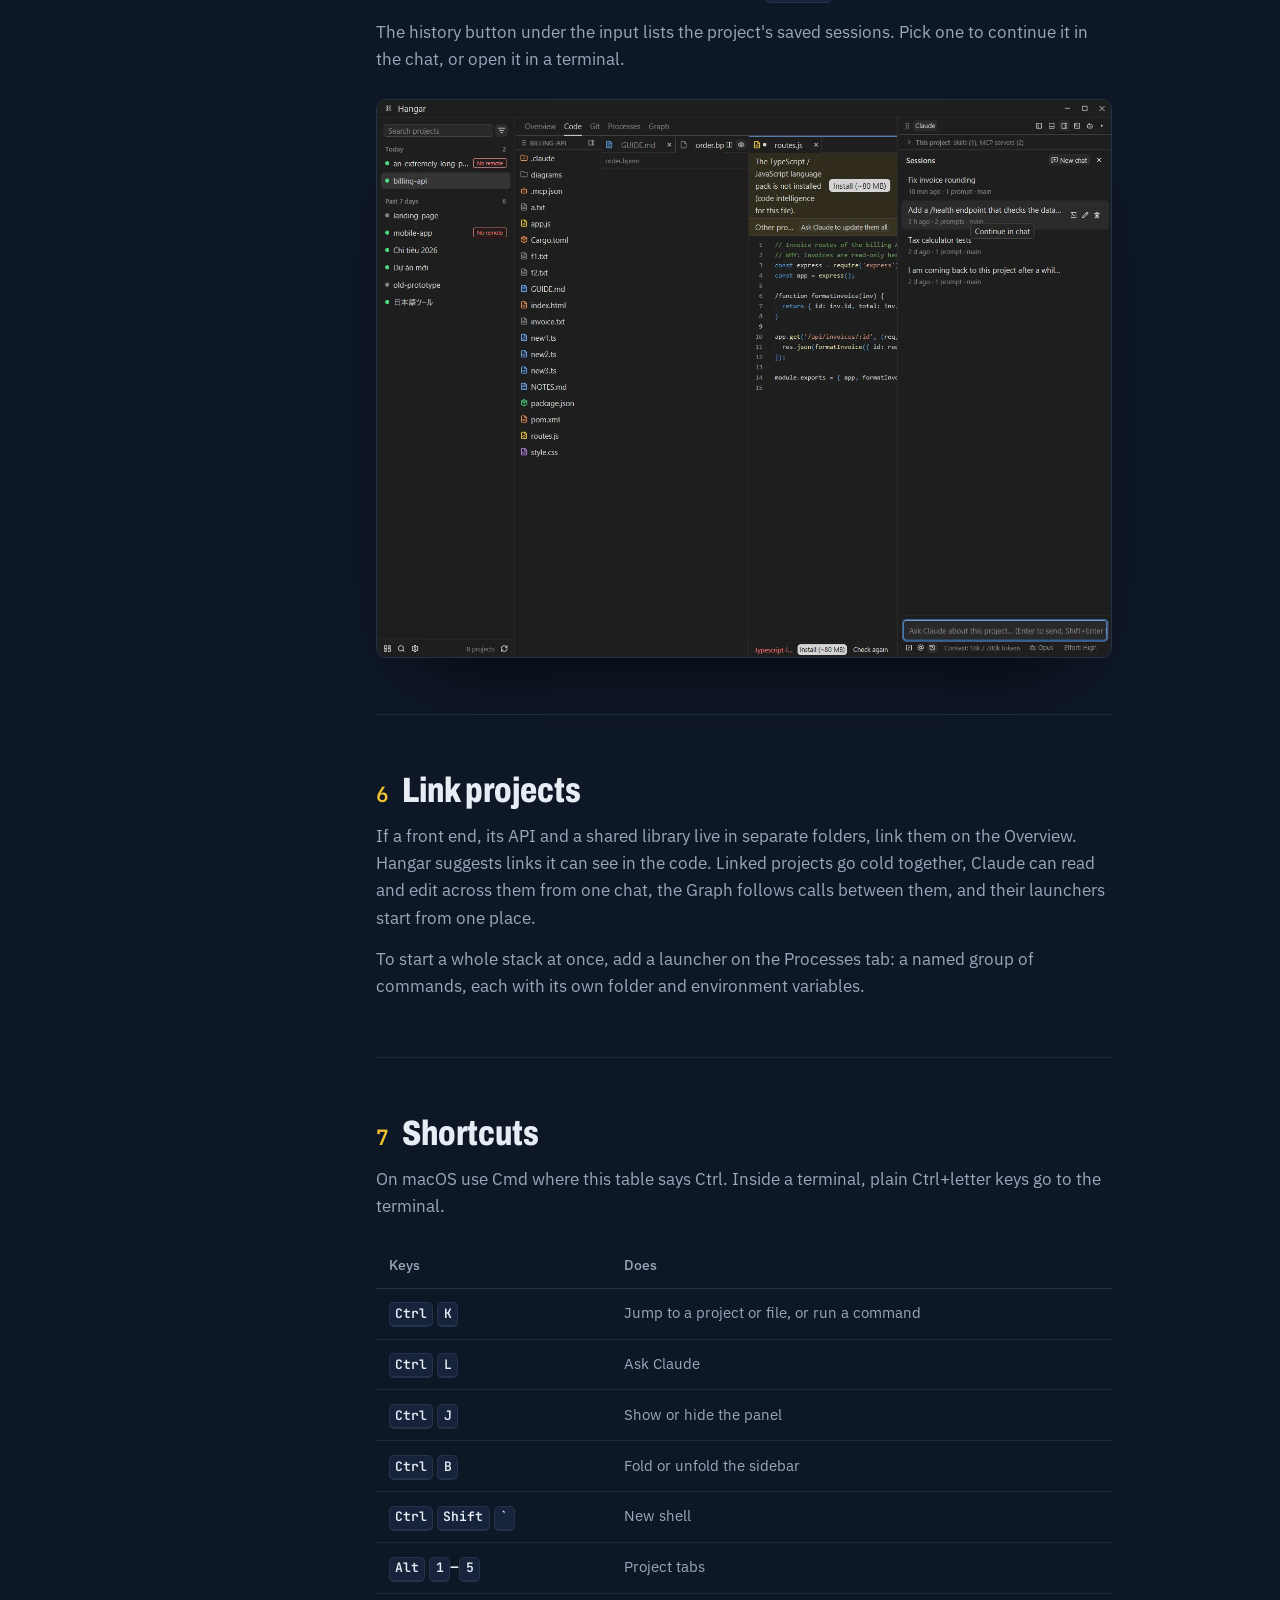
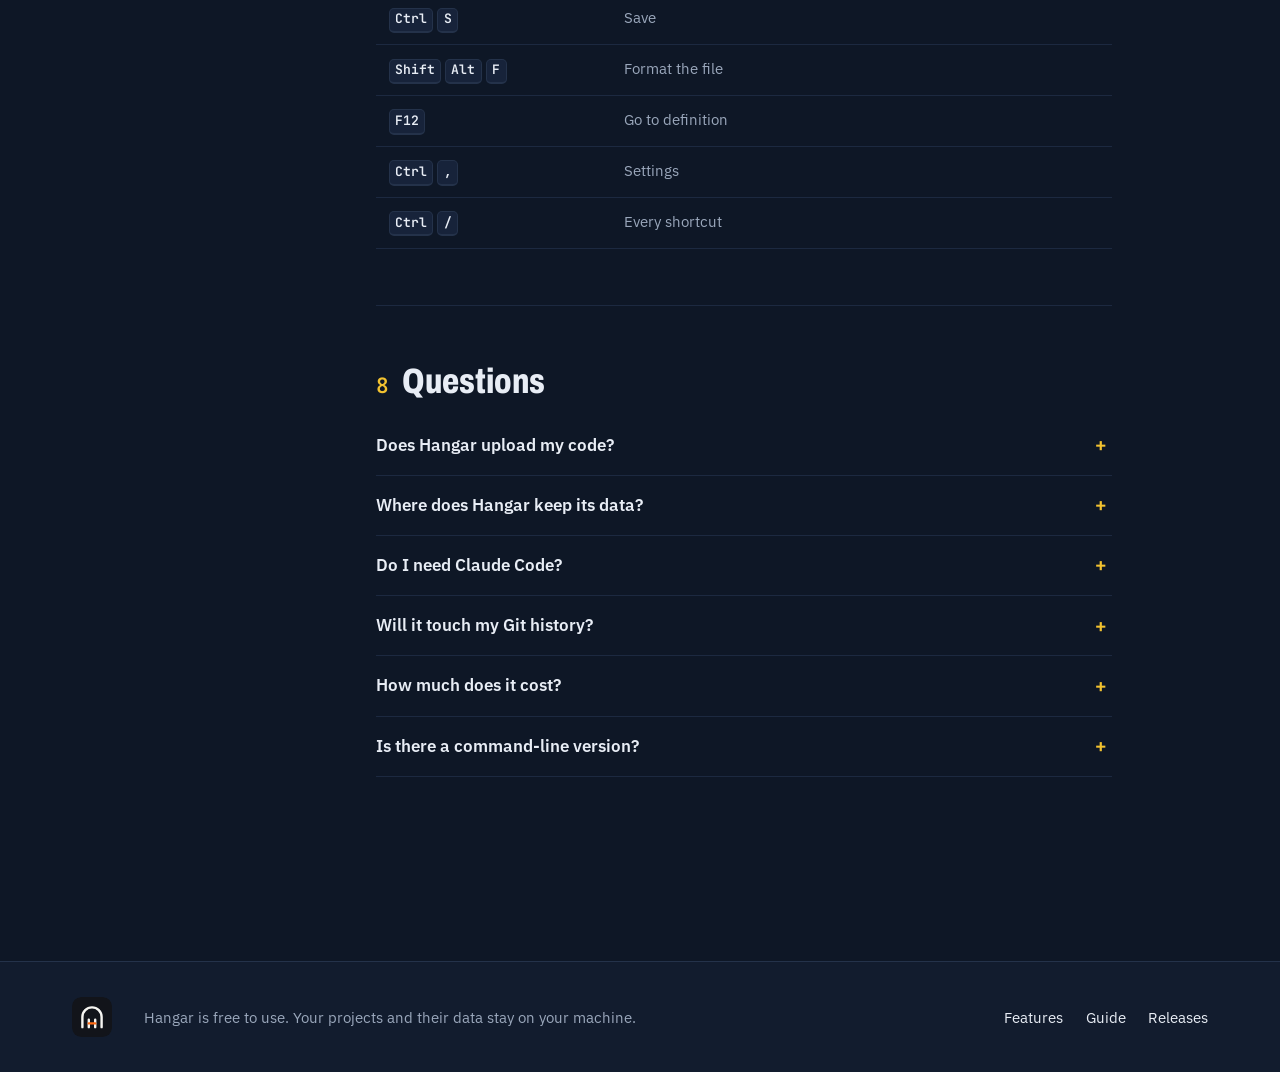
==== commit 2d2f6aa9: "Website from 8168f45: curl installer for macOS and Linux" ====
--- a/guide.html
+++ b/guide.html
@@ -64,6 +64,8 @@
         <section id="install" aria-labelledby="install-t">
           <h2 id="install-t"><span class="n">1</span><span data-i18n="gd.s1">Install</span></h2>
           <p data-i18n="gd.i.p1">Download the installer for your system from the [download section](index.html#download). The installers are not signed yet, so your system warns you the first time.</p>
+          <p data-i18n="gd.i.term">On macOS and Linux, the quickest way is one command in Terminal. On macOS it also skips the Gatekeeper warning, so there is no *Open Anyway* step.</p>
+          <pre><code>curl -fsSL https://caoquyen1913.github.io/hangar-app/install.sh | sh</code></pre>
           <ul>
             <li data-i18n="gd.i.win">**Windows:** run the `.exe`. If SmartScreen stops it, choose *More info*, then *Run anyway*.</li>
             <li data-i18n="gd.i.mac">**macOS:** open the `.dmg` and drag Hangar to Applications. If macOS blocks it, open *System Settings › Privacy &amp; Security* and choose *Open Anyway*.</li>
--- a/styles.css
+++ b/styles.css
@@ -200,6 +200,7 @@
   min-height: 3rem;
   padding: 0.7rem 1.4rem;
   border-radius: 10px;
+  font-family: inherit;
   font-weight: 650;
   font-size: 1rem;
   text-decoration: none;
@@ -454,6 +455,8 @@
 .platforms.has-you .platform:not(.is-you) .btn.primary:hover { border-color: var(--muted); }
 .platform .alt { font-size: 0.95rem; font-weight: 600; padding: 0.4rem 0; }
 .platform .note { margin-top: auto; padding-top: 0.6rem; font-size: 0.86rem; color: var(--muted); }
+.platform .term { margin-top: 0.4rem; font-size: 0.86rem; color: var(--muted); }
+.platform pre { align-self: stretch; margin-top: 0; white-space: pre-wrap; word-break: break-all; }
 .version { margin-top: 0.9rem; color: var(--muted); }
 .version a { color: var(--text); }
 
